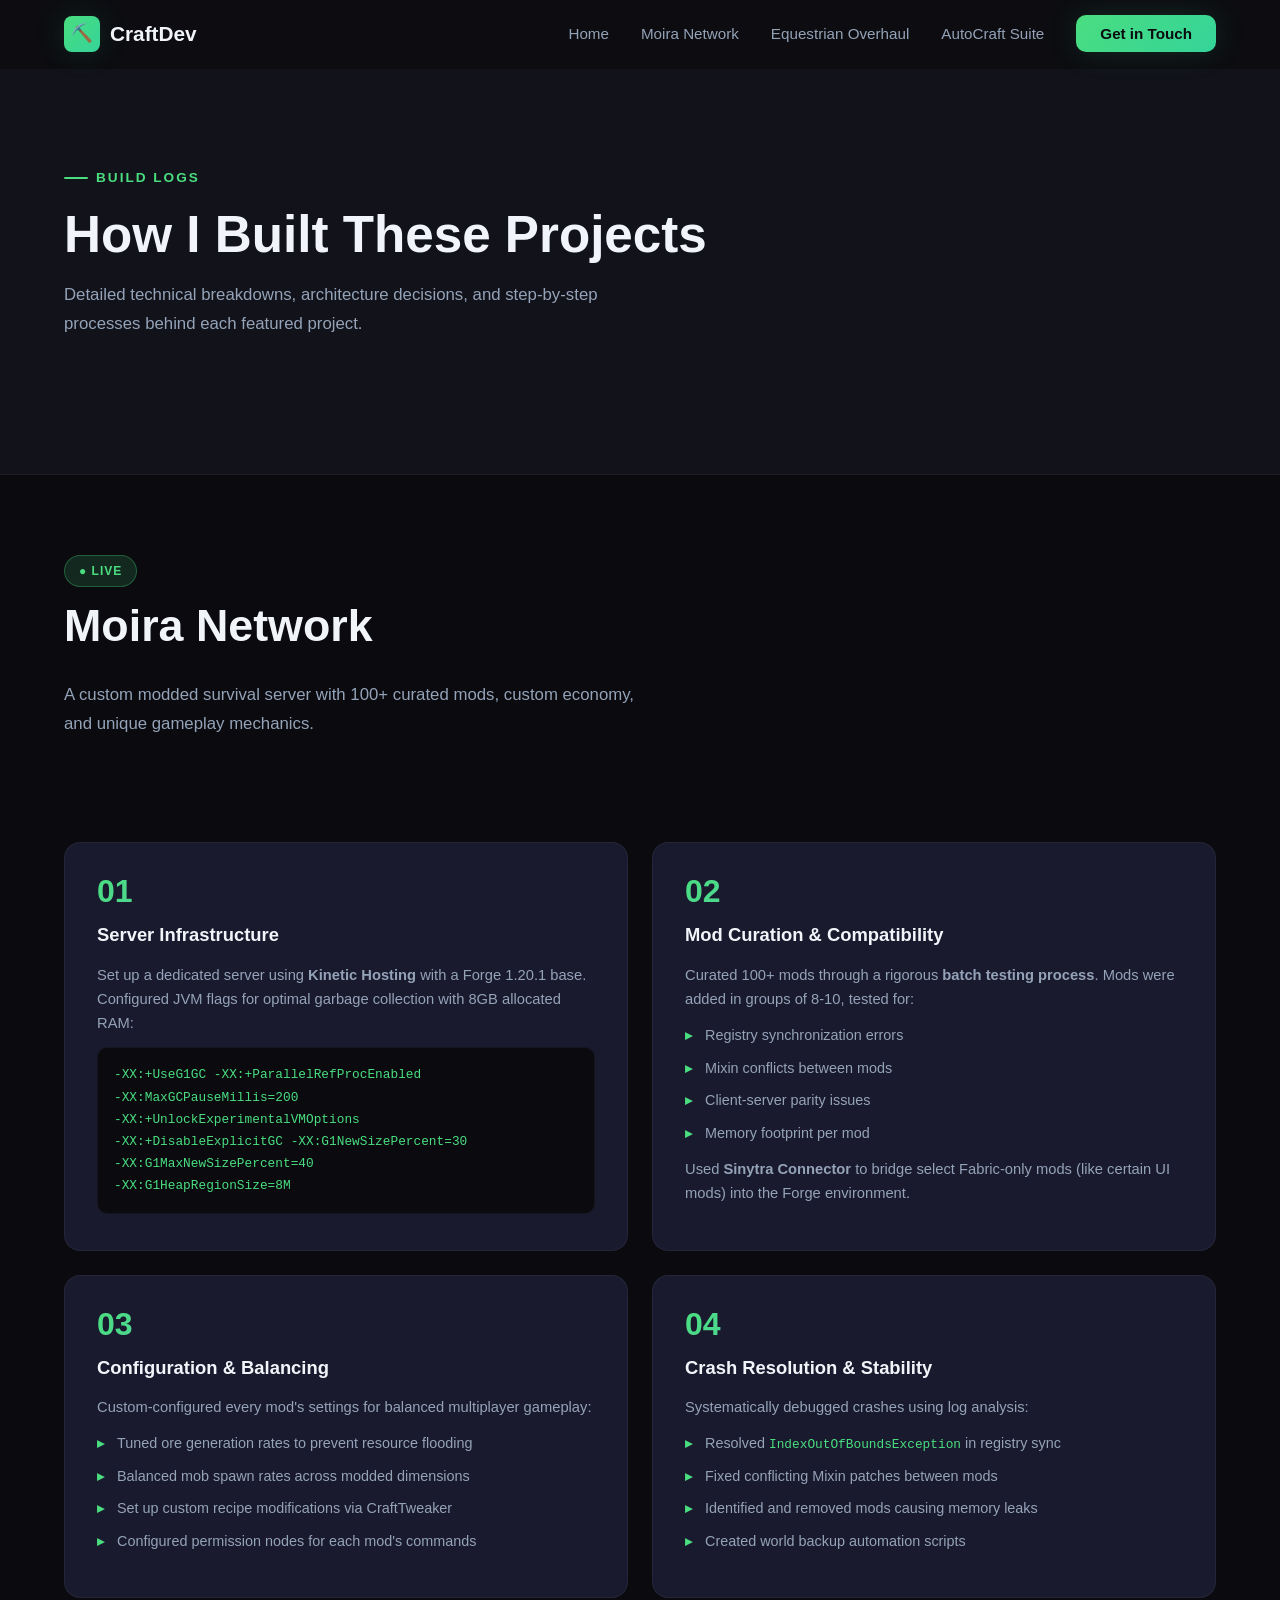
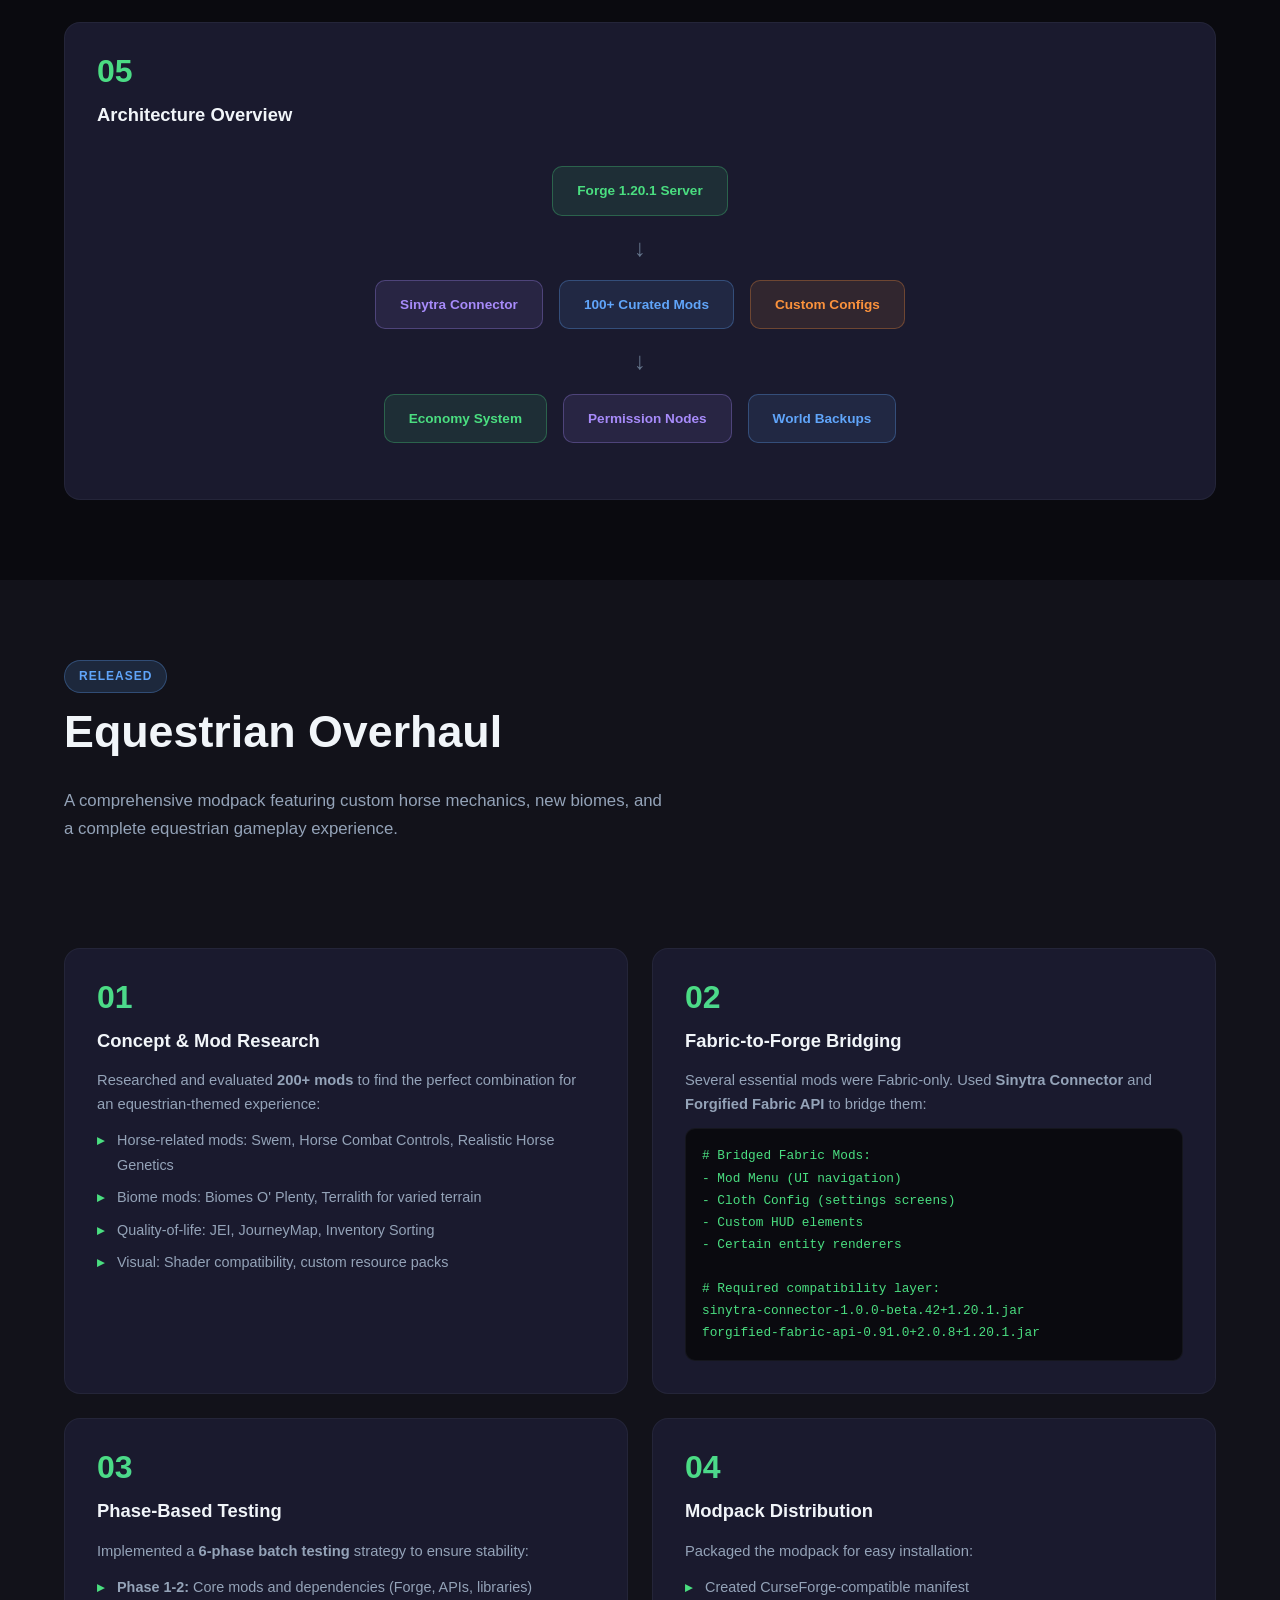
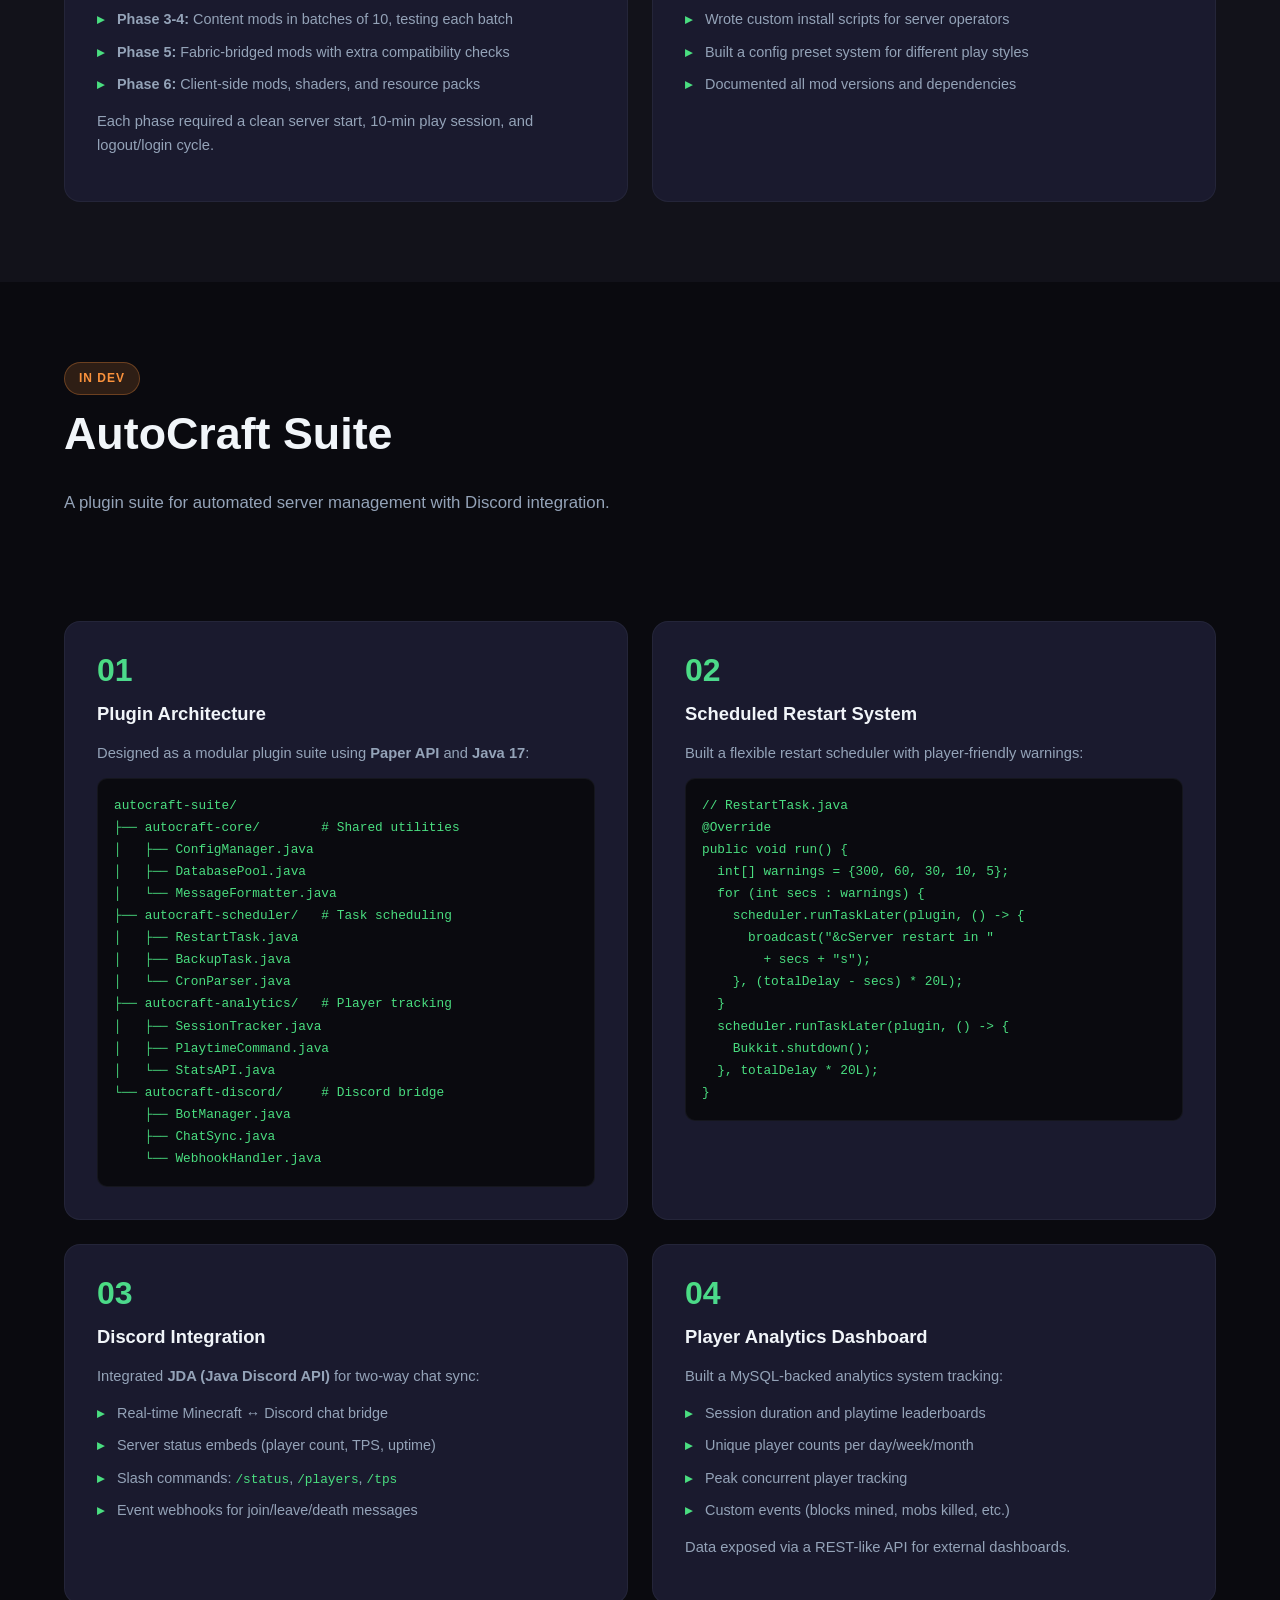
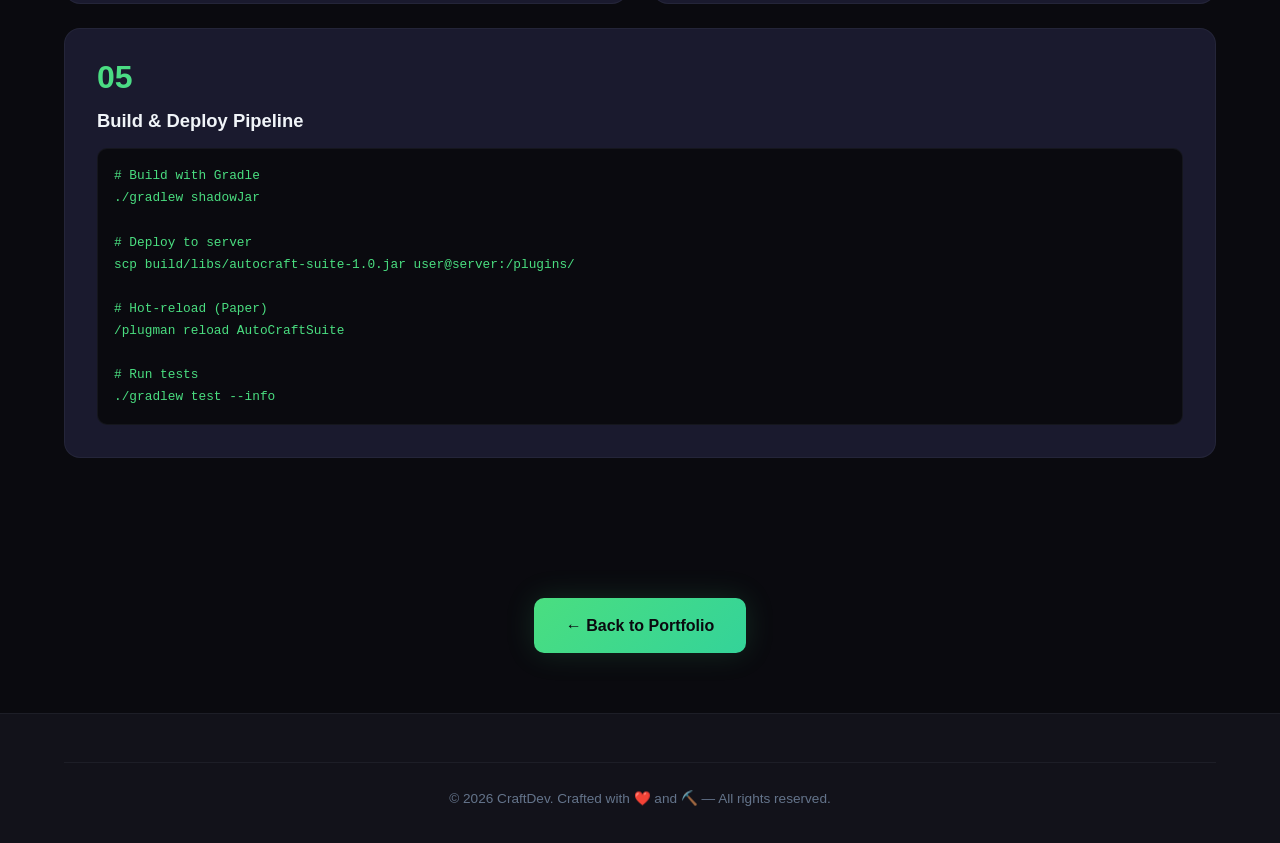
==== project-guides.html @ 66023f68 "Completed the basic minecraft portfolio" ====
<!DOCTYPE html>
<html lang="en">
<head>
  <meta charset="UTF-8">
  <meta name="viewport" content="width=device-width, initial-scale=1.0">
  <title>Project Build Guides — CraftDev</title>
  <meta name="description" content="Detailed technical breakdowns of CraftDev's featured Minecraft projects.">
  <link rel="stylesheet" href="style.css">
  <link rel="stylesheet" href="guides.css">
  <link rel="icon" href="data:image/svg+xml,<svg xmlns='http://www.w3.org/2000/svg' viewBox='0 0 100 100'><text y='.9em' font-size='90'>⛏️</text></svg>">
</head>
<body>
  <nav class="navbar scrolled" id="navbar">
    <div class="container">
      <a href="index.html" class="nav-logo"><span class="logo-icon">⛏️</span><span>CraftDev</span></a>
      <ul class="nav-links" id="nav-links">
        <li><a href="index.html">Home</a></li>
        <li><a href="#moira">Moira Network</a></li>
        <li><a href="#equestrian">Equestrian Overhaul</a></li>
        <li><a href="#autocraft">AutoCraft Suite</a></li>
        <li><a href="index.html#contact" class="nav-cta">Get in Touch</a></li>
      </ul>
      <button class="nav-toggle" id="nav-toggle" aria-label="Toggle navigation"><span></span><span></span><span></span></button>
    </div>
  </nav>

  <!-- HERO -->
  <section class="guide-hero">
    <div class="container">
      <span class="section-label">Build Logs</span>
      <h1 class="section-title" style="font-size:clamp(2rem,5vw,3.2rem)">How I Built These Projects</h1>
      <p class="section-desc">Detailed technical breakdowns, architecture decisions, and step-by-step processes behind each featured project.</p>
    </div>
  </section>

  <!-- PROJECT 1: MOIRA NETWORK -->
  <section class="guide-section" id="moira">
    <div class="container">
      <div class="guide-header">
        <span class="project-status live" style="position:static">● Live</span>
        <h2 class="section-title">Moira Network</h2>
        <p class="section-desc">A custom modded survival server with 100+ curated mods, custom economy, and unique gameplay mechanics.</p>
      </div>

      <div class="guide-grid">
        <div class="guide-card">
          <div class="guide-step">01</div>
          <h3>Server Infrastructure</h3>
          <p>Set up a dedicated server using <strong>Kinetic Hosting</strong> with a Forge 1.20.1 base. Configured JVM flags for optimal garbage collection with 8GB allocated RAM:</p>
          <pre><code>-XX:+UseG1GC -XX:+ParallelRefProcEnabled
-XX:MaxGCPauseMillis=200
-XX:+UnlockExperimentalVMOptions
-XX:+DisableExplicitGC -XX:G1NewSizePercent=30
-XX:G1MaxNewSizePercent=40
-XX:G1HeapRegionSize=8M</code></pre>
        </div>

        <div class="guide-card">
          <div class="guide-step">02</div>
          <h3>Mod Curation & Compatibility</h3>
          <p>Curated 100+ mods through a rigorous <strong>batch testing process</strong>. Mods were added in groups of 8-10, tested for:</p>
          <ul class="guide-list">
            <li>Registry synchronization errors</li>
            <li>Mixin conflicts between mods</li>
            <li>Client-server parity issues</li>
            <li>Memory footprint per mod</li>
          </ul>
          <p>Used <strong>Sinytra Connector</strong> to bridge select Fabric-only mods (like certain UI mods) into the Forge environment.</p>
        </div>

        <div class="guide-card">
          <div class="guide-step">03</div>
          <h3>Configuration & Balancing</h3>
          <p>Custom-configured every mod's settings for balanced multiplayer gameplay:</p>
          <ul class="guide-list">
            <li>Tuned ore generation rates to prevent resource flooding</li>
            <li>Balanced mob spawn rates across modded dimensions</li>
            <li>Set up custom recipe modifications via CraftTweaker</li>
            <li>Configured permission nodes for each mod's commands</li>
          </ul>
        </div>

        <div class="guide-card">
          <div class="guide-step">04</div>
          <h3>Crash Resolution & Stability</h3>
          <p>Systematically debugged crashes using log analysis:</p>
          <ul class="guide-list">
            <li>Resolved <code>IndexOutOfBoundsException</code> in registry sync</li>
            <li>Fixed conflicting Mixin patches between mods</li>
            <li>Identified and removed mods causing memory leaks</li>
            <li>Created world backup automation scripts</li>
          </ul>
        </div>

        <div class="guide-card full-width">
          <div class="guide-step">05</div>
          <h3>Architecture Overview</h3>
          <div class="arch-diagram">
            <div class="arch-node green">Forge 1.20.1 Server</div>
            <div class="arch-arrow">↓</div>
            <div class="arch-row">
              <div class="arch-node purple">Sinytra Connector</div>
              <div class="arch-node blue">100+ Curated Mods</div>
              <div class="arch-node orange">Custom Configs</div>
            </div>
            <div class="arch-arrow">↓</div>
            <div class="arch-row">
              <div class="arch-node green">Economy System</div>
              <div class="arch-node purple">Permission Nodes</div>
              <div class="arch-node blue">World Backups</div>
            </div>
          </div>
        </div>
      </div>
    </div>
  </section>

  <!-- PROJECT 2: EQUESTRIAN OVERHAUL -->
  <section class="guide-section alt" id="equestrian">
    <div class="container">
      <div class="guide-header">
        <span class="project-status released" style="position:static">Released</span>
        <h2 class="section-title">Equestrian Overhaul</h2>
        <p class="section-desc">A comprehensive modpack featuring custom horse mechanics, new biomes, and a complete equestrian gameplay experience.</p>
      </div>

      <div class="guide-grid">
        <div class="guide-card">
          <div class="guide-step">01</div>
          <h3>Concept & Mod Research</h3>
          <p>Researched and evaluated <strong>200+ mods</strong> to find the perfect combination for an equestrian-themed experience:</p>
          <ul class="guide-list">
            <li>Horse-related mods: Swem, Horse Combat Controls, Realistic Horse Genetics</li>
            <li>Biome mods: Biomes O' Plenty, Terralith for varied terrain</li>
            <li>Quality-of-life: JEI, JourneyMap, Inventory Sorting</li>
            <li>Visual: Shader compatibility, custom resource packs</li>
          </ul>
        </div>

        <div class="guide-card">
          <div class="guide-step">02</div>
          <h3>Fabric-to-Forge Bridging</h3>
          <p>Several essential mods were Fabric-only. Used <strong>Sinytra Connector</strong> and <strong>Forgified Fabric API</strong> to bridge them:</p>
          <pre><code># Bridged Fabric Mods:
- Mod Menu (UI navigation)
- Cloth Config (settings screens)
- Custom HUD elements
- Certain entity renderers

# Required compatibility layer:
sinytra-connector-1.0.0-beta.42+1.20.1.jar
forgified-fabric-api-0.91.0+2.0.8+1.20.1.jar</code></pre>
        </div>

        <div class="guide-card">
          <div class="guide-step">03</div>
          <h3>Phase-Based Testing</h3>
          <p>Implemented a <strong>6-phase batch testing</strong> strategy to ensure stability:</p>
          <ul class="guide-list">
            <li><strong>Phase 1-2:</strong> Core mods and dependencies (Forge, APIs, libraries)</li>
            <li><strong>Phase 3-4:</strong> Content mods in batches of 10, testing each batch</li>
            <li><strong>Phase 5:</strong> Fabric-bridged mods with extra compatibility checks</li>
            <li><strong>Phase 6:</strong> Client-side mods, shaders, and resource packs</li>
          </ul>
          <p>Each phase required a clean server start, 10-min play session, and logout/login cycle.</p>
        </div>

        <div class="guide-card">
          <div class="guide-step">04</div>
          <h3>Modpack Distribution</h3>
          <p>Packaged the modpack for easy installation:</p>
          <ul class="guide-list">
            <li>Created CurseForge-compatible manifest</li>
            <li>Wrote custom install scripts for server operators</li>
            <li>Built a config preset system for different play styles</li>
            <li>Documented all mod versions and dependencies</li>
          </ul>
        </div>
      </div>
    </div>
  </section>

  <!-- PROJECT 3: AUTOCRAFT SUITE -->
  <section class="guide-section" id="autocraft">
    <div class="container">
      <div class="guide-header">
        <span class="project-status dev" style="position:static">In Dev</span>
        <h2 class="section-title">AutoCraft Suite</h2>
        <p class="section-desc">A plugin suite for automated server management with Discord integration.</p>
      </div>

      <div class="guide-grid">
        <div class="guide-card">
          <div class="guide-step">01</div>
          <h3>Plugin Architecture</h3>
          <p>Designed as a modular plugin suite using <strong>Paper API</strong> and <strong>Java 17</strong>:</p>
          <pre><code>autocraft-suite/
├── autocraft-core/        # Shared utilities
│   ├── ConfigManager.java
│   ├── DatabasePool.java
│   └── MessageFormatter.java
├── autocraft-scheduler/   # Task scheduling
│   ├── RestartTask.java
│   ├── BackupTask.java
│   └── CronParser.java
├── autocraft-analytics/   # Player tracking
│   ├── SessionTracker.java
│   ├── PlaytimeCommand.java
│   └── StatsAPI.java
└── autocraft-discord/     # Discord bridge
    ├── BotManager.java
    ├── ChatSync.java
    └── WebhookHandler.java</code></pre>
        </div>

        <div class="guide-card">
          <div class="guide-step">02</div>
          <h3>Scheduled Restart System</h3>
          <p>Built a flexible restart scheduler with player-friendly warnings:</p>
          <pre><code>// RestartTask.java
@Override
public void run() {
  int[] warnings = {300, 60, 30, 10, 5};
  for (int secs : warnings) {
    scheduler.runTaskLater(plugin, () -> {
      broadcast("&cServer restart in "
        + secs + "s");
    }, (totalDelay - secs) * 20L);
  }
  scheduler.runTaskLater(plugin, () -> {
    Bukkit.shutdown();
  }, totalDelay * 20L);
}</code></pre>
        </div>

        <div class="guide-card">
          <div class="guide-step">03</div>
          <h3>Discord Integration</h3>
          <p>Integrated <strong>JDA (Java Discord API)</strong> for two-way chat sync:</p>
          <ul class="guide-list">
            <li>Real-time Minecraft ↔ Discord chat bridge</li>
            <li>Server status embeds (player count, TPS, uptime)</li>
            <li>Slash commands: <code>/status</code>, <code>/players</code>, <code>/tps</code></li>
            <li>Event webhooks for join/leave/death messages</li>
          </ul>
        </div>

        <div class="guide-card">
          <div class="guide-step">04</div>
          <h3>Player Analytics Dashboard</h3>
          <p>Built a MySQL-backed analytics system tracking:</p>
          <ul class="guide-list">
            <li>Session duration and playtime leaderboards</li>
            <li>Unique player counts per day/week/month</li>
            <li>Peak concurrent player tracking</li>
            <li>Custom events (blocks mined, mobs killed, etc.)</li>
          </ul>
          <p>Data exposed via a REST-like API for external dashboards.</p>
        </div>

        <div class="guide-card full-width">
          <div class="guide-step">05</div>
          <h3>Build & Deploy Pipeline</h3>
          <pre><code># Build with Gradle
./gradlew shadowJar

# Deploy to server
scp build/libs/autocraft-suite-1.0.jar user@server:/plugins/

# Hot-reload (Paper)
/plugman reload AutoCraftSuite

# Run tests
./gradlew test --info</code></pre>
        </div>
      </div>
    </div>
  </section>

  <!-- BACK LINK -->
  <section style="padding:60px 0; text-align:center;">
    <a href="index.html" class="btn-primary">← Back to Portfolio</a>
  </section>

  <footer class="footer">
    <div class="container">
      <div class="footer-bottom">
        <p>© 2026 CraftDev. Crafted with ❤️ and ⛏️ — All rights reserved.</p>
      </div>
    </div>
  </footer>

  <script src="script.js"></script>
</body>
</html>
---- style.css ----
/* ===== RESET & BASE ===== */
*, *::before, *::after { margin: 0; padding: 0; box-sizing: border-box; }

@import url('https://fonts.googleapis.com/css2?family=Outfit:wght@300;400;500;600;700;800;900&family=JetBrains+Mono:wght@400;500;600&display=swap');

:root {
  --bg-primary: #0a0a0f;
  --bg-secondary: #12121a;
  --bg-card: #1a1a2e;
  --bg-card-hover: #222240;
  --accent-green: #4ade80;
  --accent-emerald: #34d399;
  --accent-purple: #a78bfa;
  --accent-blue: #60a5fa;
  --accent-orange: #fb923c;
  --accent-pink: #f472b6;
  --text-primary: #f1f5f9;
  --text-secondary: #94a3b8;
  --text-muted: #64748b;
  --border-subtle: rgba(148, 163, 184, 0.08);
  --glow-green: 0 0 30px rgba(74, 222, 128, 0.15);
  --glow-purple: 0 0 30px rgba(167, 139, 250, 0.15);
  --radius: 16px;
  --radius-sm: 10px;
  --transition: 0.3s cubic-bezier(0.4, 0, 0.2, 1);
}

html { scroll-behavior: smooth; }

body {
  font-family: 'Outfit', sans-serif;
  background: var(--bg-primary);
  color: var(--text-primary);
  line-height: 1.7;
  overflow-x: hidden;
}

a { text-decoration: none; color: inherit; }
ul { list-style: none; }
img { max-width: 100%; display: block; }

.container {
  max-width: 1200px;
  margin: 0 auto;
  padding: 0 24px;
}

/* ===== SCROLLBAR ===== */
::-webkit-scrollbar { width: 8px; }
::-webkit-scrollbar-track { background: var(--bg-primary); }
::-webkit-scrollbar-thumb { background: var(--bg-card); border-radius: 4px; }
::-webkit-scrollbar-thumb:hover { background: var(--accent-green); }

/* ===== NAVBAR ===== */
.navbar {
  position: fixed;
  top: 0;
  left: 0;
  right: 0;
  z-index: 1000;
  padding: 16px 0;
  transition: var(--transition);
  backdrop-filter: blur(20px);
  -webkit-backdrop-filter: blur(20px);
  background: rgba(10, 10, 15, 0.7);
  border-bottom: 1px solid transparent;
}

.navbar.scrolled {
  padding: 10px 0;
  border-bottom-color: var(--border-subtle);
  background: rgba(10, 10, 15, 0.92);
}

.navbar .container {
  display: flex;
  align-items: center;
  justify-content: space-between;
}

.nav-logo {
  display: flex;
  align-items: center;
  gap: 10px;
  font-weight: 700;
  font-size: 1.3rem;
}

.nav-logo .logo-icon {
  width: 36px;
  height: 36px;
  background: linear-gradient(135deg, var(--accent-green), var(--accent-emerald));
  border-radius: 8px;
  display: flex;
  align-items: center;
  justify-content: center;
  font-size: 1.1rem;
  box-shadow: var(--glow-green);
}

.nav-links {
  display: flex;
  align-items: center;
  gap: 32px;
}

.nav-links a {
  font-size: 0.95rem;
  font-weight: 500;
  color: var(--text-secondary);
  transition: var(--transition);
  position: relative;
}

.nav-links a::after {
  content: '';
  position: absolute;
  bottom: -4px;
  left: 0;
  width: 0;
  height: 2px;
  background: var(--accent-green);
  transition: var(--transition);
  border-radius: 2px;
}

.nav-links a:hover { color: var(--accent-green); }
.nav-links a:hover::after { width: 100%; }

.nav-cta {
  padding: 10px 24px !important;
  background: linear-gradient(135deg, var(--accent-green), var(--accent-emerald)) !important;
  color: var(--bg-primary) !important;
  border-radius: var(--radius-sm);
  font-weight: 600 !important;
  transition: var(--transition);
  box-shadow: var(--glow-green);
}

.nav-cta:hover { transform: translateY(-2px); box-shadow: 0 0 40px rgba(74, 222, 128, 0.3); }
.nav-cta::after { display: none !important; }

.nav-toggle {
  display: none;
  flex-direction: column;
  gap: 5px;
  cursor: pointer;
  background: none;
  border: none;
  padding: 4px;
}

.nav-toggle span {
  width: 24px;
  height: 2px;
  background: var(--text-primary);
  transition: var(--transition);
  border-radius: 2px;
}

/* ===== HERO ===== */
.hero {
  min-height: 100vh;
  display: flex;
  align-items: center;
  position: relative;
  overflow: hidden;
  padding-top: 80px;
}

.hero-bg {
  position: absolute;
  inset: 0;
  z-index: 0;
}

.hero-bg img {
  width: 100%;
  height: 100%;
  object-fit: cover;
  opacity: 0.2;
  filter: blur(2px);
}

.hero-bg::after {
  content: '';
  position: absolute;
  inset: 0;
  background: linear-gradient(180deg, rgba(10,10,15,0.4) 0%, rgba(10,10,15,0.95) 85%, var(--bg-primary) 100%);
}

#particles-canvas {
  position: absolute;
  inset: 0;
  z-index: 1;
  pointer-events: none;
}

.hero-content {
  position: relative;
  z-index: 2;
  max-width: 720px;
}

.hero-badge {
  display: inline-flex;
  align-items: center;
  gap: 8px;
  padding: 8px 18px;
  background: rgba(74, 222, 128, 0.08);
  border: 1px solid rgba(74, 222, 128, 0.2);
  border-radius: 100px;
  font-size: 0.85rem;
  font-weight: 500;
  color: var(--accent-green);
  margin-bottom: 28px;
  animation: fadeInUp 0.8s ease;
}

.hero-badge .pulse {
  width: 8px;
  height: 8px;
  background: var(--accent-green);
  border-radius: 50%;
  animation: pulse 2s infinite;
}

.hero h1 {
  font-size: clamp(2.5rem, 6vw, 4.2rem);
  font-weight: 800;
  line-height: 1.1;
  margin-bottom: 20px;
  animation: fadeInUp 0.8s ease 0.15s both;
}

.hero h1 .highlight {
  background: linear-gradient(135deg, var(--accent-green), var(--accent-emerald), var(--accent-blue));
  -webkit-background-clip: text;
  -webkit-text-fill-color: transparent;
  background-clip: text;
}

.hero p {
  font-size: 1.15rem;
  color: var(--text-secondary);
  max-width: 540px;
  margin-bottom: 36px;
  animation: fadeInUp 0.8s ease 0.3s both;
}

.hero-buttons {
  display: flex;
  gap: 16px;
  flex-wrap: wrap;
  animation: fadeInUp 0.8s ease 0.45s both;
}

.btn-primary {
  display: inline-flex;
  align-items: center;
  gap: 8px;
  padding: 14px 32px;
  background: linear-gradient(135deg, var(--accent-green), var(--accent-emerald));
  color: var(--bg-primary);
  font-family: 'Outfit', sans-serif;
  font-size: 1rem;
  font-weight: 600;
  border: none;
  border-radius: var(--radius-sm);
  cursor: pointer;
  transition: var(--transition);
  box-shadow: var(--glow-green);
}

.btn-primary:hover { transform: translateY(-3px); box-shadow: 0 0 50px rgba(74, 222, 128, 0.3); }

.btn-secondary {
  display: inline-flex;
  align-items: center;
  gap: 8px;
  padding: 14px 32px;
  background: transparent;
  color: var(--text-primary);
  font-family: 'Outfit', sans-serif;
  font-size: 1rem;
  font-weight: 500;
  border: 1px solid var(--border-subtle);
  border-radius: var(--radius-sm);
  cursor: pointer;
  transition: var(--transition);
}

.btn-secondary:hover {
  border-color: var(--accent-green);
  color: var(--accent-green);
  transform: translateY(-3px);
}

.hero-stats {
  display: flex;
  gap: 48px;
  margin-top: 56px;
  animation: fadeInUp 0.8s ease 0.6s both;
}

.stat { text-align: left; }
.stat-value {
  font-size: 2rem;
  font-weight: 800;
  background: linear-gradient(135deg, var(--accent-green), var(--accent-blue));
  -webkit-background-clip: text;
  -webkit-text-fill-color: transparent;
  background-clip: text;
}

.stat-label {
  font-size: 0.85rem;
  color: var(--text-muted);
  font-weight: 500;
  margin-top: 2px;
}

/* ===== SECTION COMMON ===== */
section { padding: 100px 0; }

.section-label {
  display: inline-flex;
  align-items: center;
  gap: 8px;
  font-size: 0.85rem;
  font-weight: 600;
  color: var(--accent-green);
  text-transform: uppercase;
  letter-spacing: 2px;
  margin-bottom: 14px;
}

.section-label::before {
  content: '';
  width: 24px;
  height: 2px;
  background: var(--accent-green);
  border-radius: 2px;
}

.section-title {
  font-size: clamp(1.8rem, 4vw, 2.8rem);
  font-weight: 800;
  margin-bottom: 16px;
  line-height: 1.2;
}

.section-desc {
  font-size: 1.05rem;
  color: var(--text-secondary);
  max-width: 600px;
  margin-bottom: 56px;
}

/* ===== ABOUT ===== */
.about { background: var(--bg-secondary); }

.about-grid {
  display: grid;
  grid-template-columns: 1fr 1fr;
  gap: 64px;
  align-items: center;
}

.about-image {
  position: relative;
  border-radius: var(--radius);
  overflow: hidden;
}

.about-image img {
  width: 100%;
  border-radius: var(--radius);
  border: 1px solid var(--border-subtle);
}

.about-image::before {
  content: '';
  position: absolute;
  inset: -2px;
  background: linear-gradient(135deg, var(--accent-green), var(--accent-purple));
  border-radius: calc(var(--radius) + 2px);
  z-index: -1;
  opacity: 0.5;
}

.about-text p {
  color: var(--text-secondary);
  margin-bottom: 20px;
  font-size: 1.05rem;
}

.about-highlights {
  display: grid;
  grid-template-columns: 1fr 1fr;
  gap: 16px;
  margin-top: 32px;
}

.highlight-item {
  display: flex;
  align-items: center;
  gap: 10px;
  padding: 12px 16px;
  background: rgba(74, 222, 128, 0.05);
  border: 1px solid rgba(74, 222, 128, 0.1);
  border-radius: var(--radius-sm);
  font-size: 0.9rem;
  font-weight: 500;
  color: var(--text-primary);
}

.highlight-item .icon {
  font-size: 1.2rem;
}

/* ===== SKILLS ===== */
.skills-grid {
  display: grid;
  grid-template-columns: repeat(3, 1fr);
  gap: 24px;
}

.skill-card {
  background: var(--bg-card);
  border: 1px solid var(--border-subtle);
  border-radius: var(--radius);
  padding: 36px 28px;
  transition: var(--transition);
  position: relative;
  overflow: hidden;
}

.skill-card::before {
  content: '';
  position: absolute;
  top: 0;
  left: 0;
  right: 0;
  height: 3px;
  background: linear-gradient(90deg, var(--card-accent, var(--accent-green)), transparent);
  opacity: 0;
  transition: var(--transition);
}

.skill-card:hover {
  transform: translateY(-6px);
  border-color: rgba(74, 222, 128, 0.15);
  box-shadow: var(--glow-green);
}

.skill-card:hover::before { opacity: 1; }

.skill-icon {
  width: 52px;
  height: 52px;
  border-radius: 12px;
  display: flex;
  align-items: center;
  justify-content: center;
  font-size: 1.6rem;
  margin-bottom: 20px;
  background: rgba(74, 222, 128, 0.1);
}

.skill-card:nth-child(2) .skill-icon { background: rgba(167, 139, 250, 0.1); }
.skill-card:nth-child(3) .skill-icon { background: rgba(251, 146, 60, 0.1); }
.skill-card:nth-child(2) { --card-accent: var(--accent-purple); }
.skill-card:nth-child(3) { --card-accent: var(--accent-orange); }

.skill-card h3 {
  font-size: 1.25rem;
  font-weight: 700;
  margin-bottom: 10px;
}

.skill-card p {
  color: var(--text-secondary);
  font-size: 0.95rem;
  margin-bottom: 20px;
}

.skill-tags {
  display: flex;
  flex-wrap: wrap;
  gap: 8px;
}

.skill-tag {
  padding: 5px 14px;
  background: rgba(255,255,255,0.04);
  border: 1px solid var(--border-subtle);
  border-radius: 100px;
  font-size: 0.8rem;
  font-weight: 500;
  color: var(--text-muted);
  font-family: 'JetBrains Mono', monospace;
}

/* ===== PROJECTS ===== */
.projects { background: var(--bg-secondary); }

.projects-grid {
  display: grid;
  grid-template-columns: repeat(3, 1fr);
  gap: 28px;
}

.project-card {
  background: var(--bg-card);
  border: 1px solid var(--border-subtle);
  border-radius: var(--radius);
  overflow: hidden;
  transition: var(--transition);
  cursor: pointer;
}

.project-card:hover {
  transform: translateY(-8px);
  box-shadow: 0 20px 60px rgba(0,0,0,0.3);
  border-color: rgba(74, 222, 128, 0.2);
}

.project-image {
  position: relative;
  height: 200px;
  overflow: hidden;
}

.project-image img {
  width: 100%;
  height: 100%;
  object-fit: cover;
  transition: var(--transition);
}

.project-card:hover .project-image img { transform: scale(1.08); }

.project-overlay {
  position: absolute;
  inset: 0;
  background: linear-gradient(180deg, transparent 40%, rgba(10,10,15,0.85) 100%);
}

.project-status {
  position: absolute;
  top: 14px;
  right: 14px;
  padding: 5px 14px;
  border-radius: 100px;
  font-size: 0.75rem;
  font-weight: 600;
  text-transform: uppercase;
  letter-spacing: 1px;
}

.project-status.live {
  background: rgba(74, 222, 128, 0.15);
  color: var(--accent-green);
  border: 1px solid rgba(74, 222, 128, 0.3);
}

.project-status.dev {
  background: rgba(251, 146, 60, 0.15);
  color: var(--accent-orange);
  border: 1px solid rgba(251, 146, 60, 0.3);
}

.project-status.released {
  background: rgba(96, 165, 250, 0.15);
  color: var(--accent-blue);
  border: 1px solid rgba(96, 165, 250, 0.3);
}

.project-info { padding: 24px; }

.project-info h3 {
  font-size: 1.2rem;
  font-weight: 700;
  margin-bottom: 8px;
}

.project-info p {
  color: var(--text-secondary);
  font-size: 0.9rem;
  margin-bottom: 16px;
  line-height: 1.5;
}

.project-tech {
  display: flex;
  flex-wrap: wrap;
  gap: 6px;
}

.project-tech span {
  padding: 4px 10px;
  background: rgba(255,255,255,0.04);
  border-radius: 6px;
  font-size: 0.75rem;
  font-family: 'JetBrains Mono', monospace;
  color: var(--text-muted);
}

/* ===== SERVICES ===== */
.services-grid {
  display: grid;
  grid-template-columns: repeat(2, 1fr);
  gap: 24px;
}

.service-card {
  background: var(--bg-card);
  border: 1px solid var(--border-subtle);
  border-radius: var(--radius);
  padding: 36px;
  display: flex;
  gap: 24px;
  transition: var(--transition);
}

.service-card:hover {
  border-color: rgba(74, 222, 128, 0.15);
  transform: translateY(-4px);
}

.service-num {
  font-size: 2.5rem;
  font-weight: 900;
  background: linear-gradient(135deg, var(--accent-green), var(--accent-blue));
  -webkit-background-clip: text;
  -webkit-text-fill-color: transparent;
  background-clip: text;
  line-height: 1;
  flex-shrink: 0;
}

.service-card h3 {
  font-size: 1.15rem;
  font-weight: 700;
  margin-bottom: 8px;
}

.service-card p {
  color: var(--text-secondary);
  font-size: 0.9rem;
}

/* ===== TECH STACK ===== */
.tech-stack { background: var(--bg-secondary); }

.tech-grid {
  display: grid;
  grid-template-columns: repeat(auto-fill, minmax(160px, 1fr));
  gap: 16px;
}

.tech-item {
  display: flex;
  align-items: center;
  gap: 12px;
  padding: 18px 20px;
  background: var(--bg-card);
  border: 1px solid var(--border-subtle);
  border-radius: var(--radius-sm);
  transition: var(--transition);
}

.tech-item:hover {
  transform: translateY(-3px);
  border-color: rgba(74, 222, 128, 0.15);
}

.tech-item .icon { font-size: 1.5rem; }

.tech-item span {
  font-size: 0.9rem;
  font-weight: 500;
}

/* ===== CONTACT ===== */
.contact-wrapper {
  display: grid;
  grid-template-columns: 1fr 1fr;
  gap: 48px;
}

.contact-info h3 {
  font-size: 1.4rem;
  font-weight: 700;
  margin-bottom: 16px;
}

.contact-info > p {
  color: var(--text-secondary);
  margin-bottom: 32px;
}

.contact-links {
  display: flex;
  flex-direction: column;
  gap: 16px;
}

.contact-link {
  display: flex;
  align-items: center;
  gap: 14px;
  padding: 16px 20px;
  background: var(--bg-card);
  border: 1px solid var(--border-subtle);
  border-radius: var(--radius-sm);
  transition: var(--transition);
}

.contact-link:hover {
  border-color: rgba(74, 222, 128, 0.15);
  transform: translateX(6px);
}

.contact-link .link-icon {
  width: 42px;
  height: 42px;
  border-radius: 10px;
  background: rgba(74, 222, 128, 0.1);
  display: flex;
  align-items: center;
  justify-content: center;
  font-size: 1.2rem;
}

.contact-link .link-label {
  font-size: 0.8rem;
  color: var(--text-muted);
  margin-bottom: 2px;
}

.contact-link .link-value {
  font-weight: 600;
  font-size: 0.95rem;
}

.contact-form {
  background: var(--bg-card);
  border: 1px solid var(--border-subtle);
  border-radius: var(--radius);
  padding: 36px;
}

.contact-form h3 {
  font-size: 1.3rem;
  font-weight: 700;
  margin-bottom: 24px;
}

.form-group { margin-bottom: 20px; }

.form-group label {
  display: block;
  font-size: 0.85rem;
  font-weight: 500;
  color: var(--text-secondary);
  margin-bottom: 8px;
}

.form-group input,
.form-group textarea,
.form-group select {
  width: 100%;
  padding: 12px 16px;
  background: var(--bg-primary);
  border: 1px solid var(--border-subtle);
  border-radius: var(--radius-sm);
  color: var(--text-primary);
  font-family: 'Outfit', sans-serif;
  font-size: 0.95rem;
  transition: var(--transition);
  outline: none;
}

.form-group input:focus,
.form-group textarea:focus,
.form-group select:focus {
  border-color: var(--accent-green);
  box-shadow: 0 0 0 3px rgba(74, 222, 128, 0.1);
}

.form-group textarea { resize: vertical; min-height: 120px; }

.form-row {
  display: grid;
  grid-template-columns: 1fr 1fr;
  gap: 16px;
}

.form-submit {
  width: 100%;
  padding: 14px;
  background: linear-gradient(135deg, var(--accent-green), var(--accent-emerald));
  color: var(--bg-primary);
  font-family: 'Outfit', sans-serif;
  font-size: 1rem;
  font-weight: 600;
  border: none;
  border-radius: var(--radius-sm);
  cursor: pointer;
  transition: var(--transition);
}

.form-submit:hover { transform: translateY(-2px); box-shadow: var(--glow-green); }

/* ===== FOOTER ===== */
.footer {
  background: var(--bg-secondary);
  border-top: 1px solid var(--border-subtle);
  padding: 48px 0 32px;
}

.footer-content {
  display: flex;
  justify-content: space-between;
  align-items: center;
  margin-bottom: 32px;
}

.footer-logo {
  display: flex;
  align-items: center;
  gap: 10px;
  font-weight: 700;
  font-size: 1.2rem;
}

.footer-logo .logo-icon {
  width: 32px;
  height: 32px;
  background: linear-gradient(135deg, var(--accent-green), var(--accent-emerald));
  border-radius: 7px;
  display: flex;
  align-items: center;
  justify-content: center;
  font-size: 0.95rem;
}

.footer-links { display: flex; gap: 28px; }

.footer-links a {
  font-size: 0.9rem;
  color: var(--text-muted);
  transition: var(--transition);
}

.footer-links a:hover { color: var(--accent-green); }

.footer-bottom {
  text-align: center;
  padding-top: 24px;
  border-top: 1px solid var(--border-subtle);
  font-size: 0.85rem;
  color: var(--text-muted);
}

/* ===== THREE.JS CONTAINER ===== */
#three-bg {
  position: absolute;
  inset: 0;
  z-index: 1;
  pointer-events: none;
}

#three-bg canvas {
  width: 100% !important;
  height: 100% !important;
}

/* ===== INLINE LINKS ===== */
.inline-link {
  color: var(--accent-green);
  font-weight: 500;
  transition: var(--transition);
  border-bottom: 1px solid transparent;
}

.inline-link:hover {
  border-bottom-color: var(--accent-green);
}

/* ===== PROJECT LINK ===== */
.project-link {
  display: inline-block;
  margin-top: 14px;
  font-size: 0.85rem;
  font-weight: 600;
  color: var(--accent-green);
  transition: var(--transition);
}

.project-link:hover {
  transform: translateX(4px);
}

/* ===== TESTIMONIALS ===== */
.testimonials { background: var(--bg-secondary); }

.testimonials-grid {
  display: grid;
  grid-template-columns: repeat(3, 1fr);
  gap: 24px;
}

.testimonial-card {
  background: var(--bg-card);
  border: 1px solid var(--border-subtle);
  border-radius: var(--radius);
  padding: 32px;
  transition: var(--transition);
  position: relative;
}

.testimonial-card::before {
  content: '';
  position: absolute;
  inset: -1px;
  border-radius: calc(var(--radius) + 1px);
  background: linear-gradient(135deg, rgba(74, 222, 128, 0.2), rgba(167, 139, 250, 0.2));
  z-index: -1;
  opacity: 0;
  transition: var(--transition);
}

.testimonial-card:hover {
  transform: translateY(-5px);
}

.testimonial-card:hover::before {
  opacity: 1;
}

.testimonial-stars {
  color: #fbbf24;
  font-size: 1rem;
  letter-spacing: 2px;
  margin-bottom: 16px;
}

.testimonial-text {
  color: var(--text-secondary);
  font-size: 0.95rem;
  line-height: 1.7;
  margin-bottom: 24px;
  font-style: italic;
}

.testimonial-author {
  display: flex;
  align-items: center;
  gap: 12px;
}

.testimonial-avatar {
  width: 44px;
  height: 44px;
  border-radius: 12px;
  background: rgba(74, 222, 128, 0.1);
  display: flex;
  align-items: center;
  justify-content: center;
  font-size: 1.3rem;
}

.testimonial-name {
  font-weight: 600;
  font-size: 0.95rem;
}

.testimonial-role {
  font-size: 0.8rem;
  color: var(--text-muted);
  margin-top: 2px;
}

/* ===== ANIMATIONS ===== */
@keyframes fadeInUp {
  from { opacity: 0; transform: translateY(30px); }
  to { opacity: 1; transform: translateY(0); }
}

@keyframes pulse {
  0%, 100% { opacity: 1; transform: scale(1); }
  50% { opacity: 0.5; transform: scale(1.5); }
}

.reveal {
  opacity: 0;
  transform: translateY(40px);
  transition: opacity 0.7s ease, transform 0.7s ease;
}

.reveal.active {
  opacity: 1;
  transform: translateY(0);
}

/* ===== RESPONSIVE ===== */
@media (max-width: 1024px) {
  .about-grid { grid-template-columns: 1fr; gap: 40px; }
  .skills-grid { grid-template-columns: 1fr 1fr; }
  .projects-grid { grid-template-columns: 1fr 1fr; }
}

@media (max-width: 768px) {
  .nav-links { 
    display: none;
    position: absolute;
    top: 100%;
    left: 0;
    right: 0;
    flex-direction: column;
    background: rgba(10,10,15,0.97);
    padding: 24px;
    gap: 20px;
    border-bottom: 1px solid var(--border-subtle);
  }
  .nav-links.active { display: flex; }
  .nav-toggle { display: flex; }
  .hero-stats { gap: 28px; flex-wrap: wrap; }
  .skills-grid { grid-template-columns: 1fr; }
  .projects-grid { grid-template-columns: 1fr; }
  .services-grid { grid-template-columns: 1fr; }
  .contact-wrapper { grid-template-columns: 1fr; }
  .form-row { grid-template-columns: 1fr; }
  .footer-content { flex-direction: column; gap: 20px; text-align: center; }
  .about-highlights { grid-template-columns: 1fr; }
  .testimonials-grid { grid-template-columns: 1fr; }
}
---- guides.css ----
/* ===== GUIDE PAGE STYLES ===== */
.guide-hero {
  padding: 160px 0 80px;
  background: var(--bg-secondary);
  border-bottom: 1px solid var(--border-subtle);
}

.guide-section { padding: 80px 0; }
.guide-section.alt { background: var(--bg-secondary); }

.guide-header {
  margin-bottom: 48px;
  display: flex;
  flex-direction: column;
  align-items: flex-start;
  gap: 12px;
}

.guide-grid {
  display: grid;
  grid-template-columns: 1fr 1fr;
  gap: 24px;
}

.guide-card {
  background: var(--bg-card);
  border: 1px solid var(--border-subtle);
  border-radius: var(--radius);
  padding: 32px;
  transition: var(--transition);
  position: relative;
}

.guide-card:hover {
  border-color: rgba(74, 222, 128, 0.15);
  transform: translateY(-3px);
}

.guide-card.full-width { grid-column: 1 / -1; }

.guide-step {
  font-size: 2rem;
  font-weight: 900;
  background: linear-gradient(135deg, var(--accent-green), var(--accent-blue));
  -webkit-background-clip: text;
  -webkit-text-fill-color: transparent;
  background-clip: text;
  margin-bottom: 12px;
  line-height: 1;
}

.guide-card h3 {
  font-size: 1.15rem;
  font-weight: 700;
  margin-bottom: 12px;
}

.guide-card p {
  color: var(--text-secondary);
  font-size: 0.92rem;
  line-height: 1.65;
  margin-bottom: 12px;
}

.guide-list {
  list-style: none;
  padding: 0;
  margin: 12px 0;
}

.guide-list li {
  position: relative;
  padding-left: 20px;
  margin-bottom: 8px;
  color: var(--text-secondary);
  font-size: 0.9rem;
}

.guide-list li::before {
  content: '▸';
  position: absolute;
  left: 0;
  color: var(--accent-green);
  font-weight: 700;
}

.guide-card pre {
  background: var(--bg-primary);
  border: 1px solid var(--border-subtle);
  border-radius: var(--radius-sm);
  padding: 16px;
  overflow-x: auto;
  margin: 12px 0 0;
}

.guide-card code {
  font-family: 'JetBrains Mono', monospace;
  font-size: 0.8rem;
  color: var(--accent-green);
  line-height: 1.6;
}

.guide-card p code {
  background: rgba(74, 222, 128, 0.08);
  padding: 2px 6px;
  border-radius: 4px;
}

/* Architecture Diagram */
.arch-diagram {
  display: flex;
  flex-direction: column;
  align-items: center;
  gap: 12px;
  padding: 24px 0;
}

.arch-row {
  display: flex;
  gap: 16px;
  flex-wrap: wrap;
  justify-content: center;
}

.arch-node {
  padding: 12px 24px;
  border-radius: var(--radius-sm);
  font-size: 0.85rem;
  font-weight: 600;
  border: 1px solid;
}

.arch-node.green {
  background: rgba(74, 222, 128, 0.1);
  border-color: rgba(74, 222, 128, 0.3);
  color: var(--accent-green);
}

.arch-node.purple {
  background: rgba(167, 139, 250, 0.1);
  border-color: rgba(167, 139, 250, 0.3);
  color: var(--accent-purple);
}

.arch-node.blue {
  background: rgba(96, 165, 250, 0.1);
  border-color: rgba(96, 165, 250, 0.3);
  color: var(--accent-blue);
}

.arch-node.orange {
  background: rgba(251, 146, 60, 0.1);
  border-color: rgba(251, 146, 60, 0.3);
  color: var(--accent-orange);
}

.arch-arrow {
  font-size: 1.5rem;
  color: var(--text-muted);
}

@media (max-width: 768px) {
  .guide-grid { grid-template-columns: 1fr; }
  .guide-card.full-width { grid-column: auto; }
}
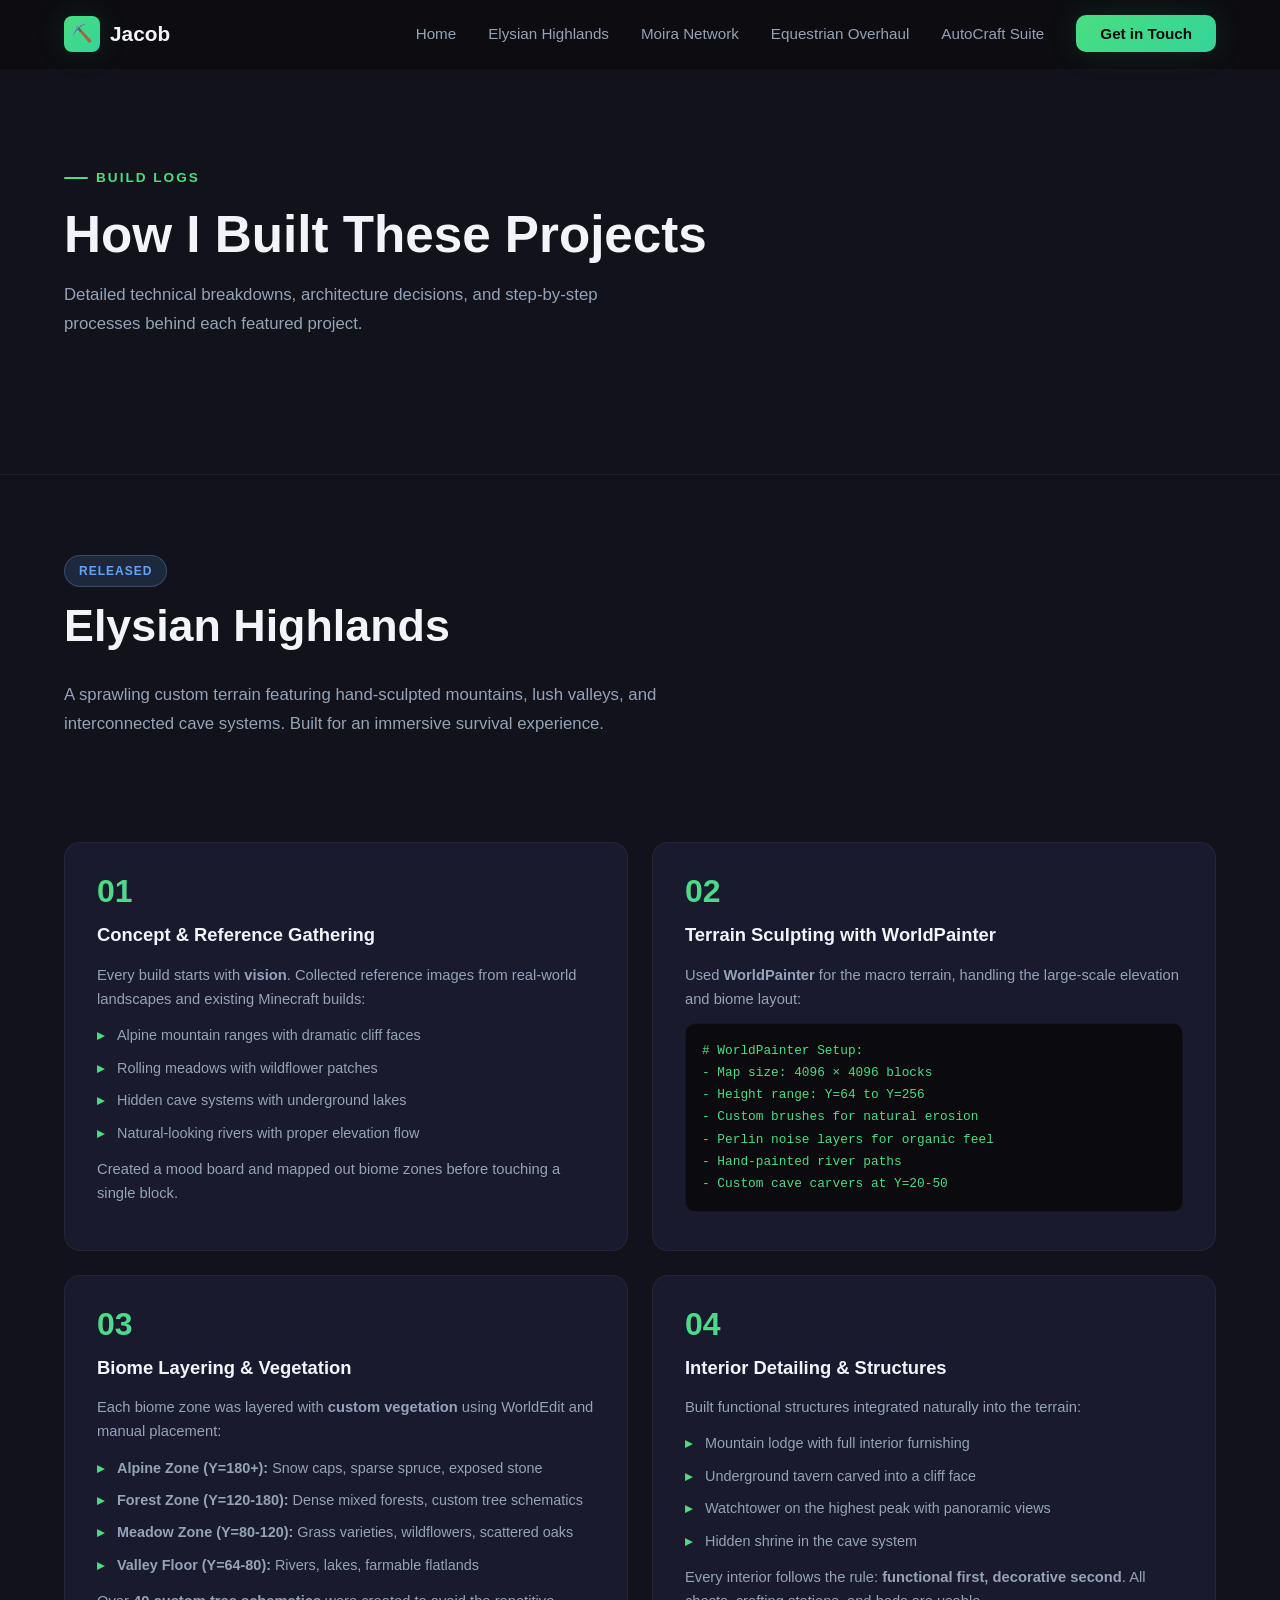
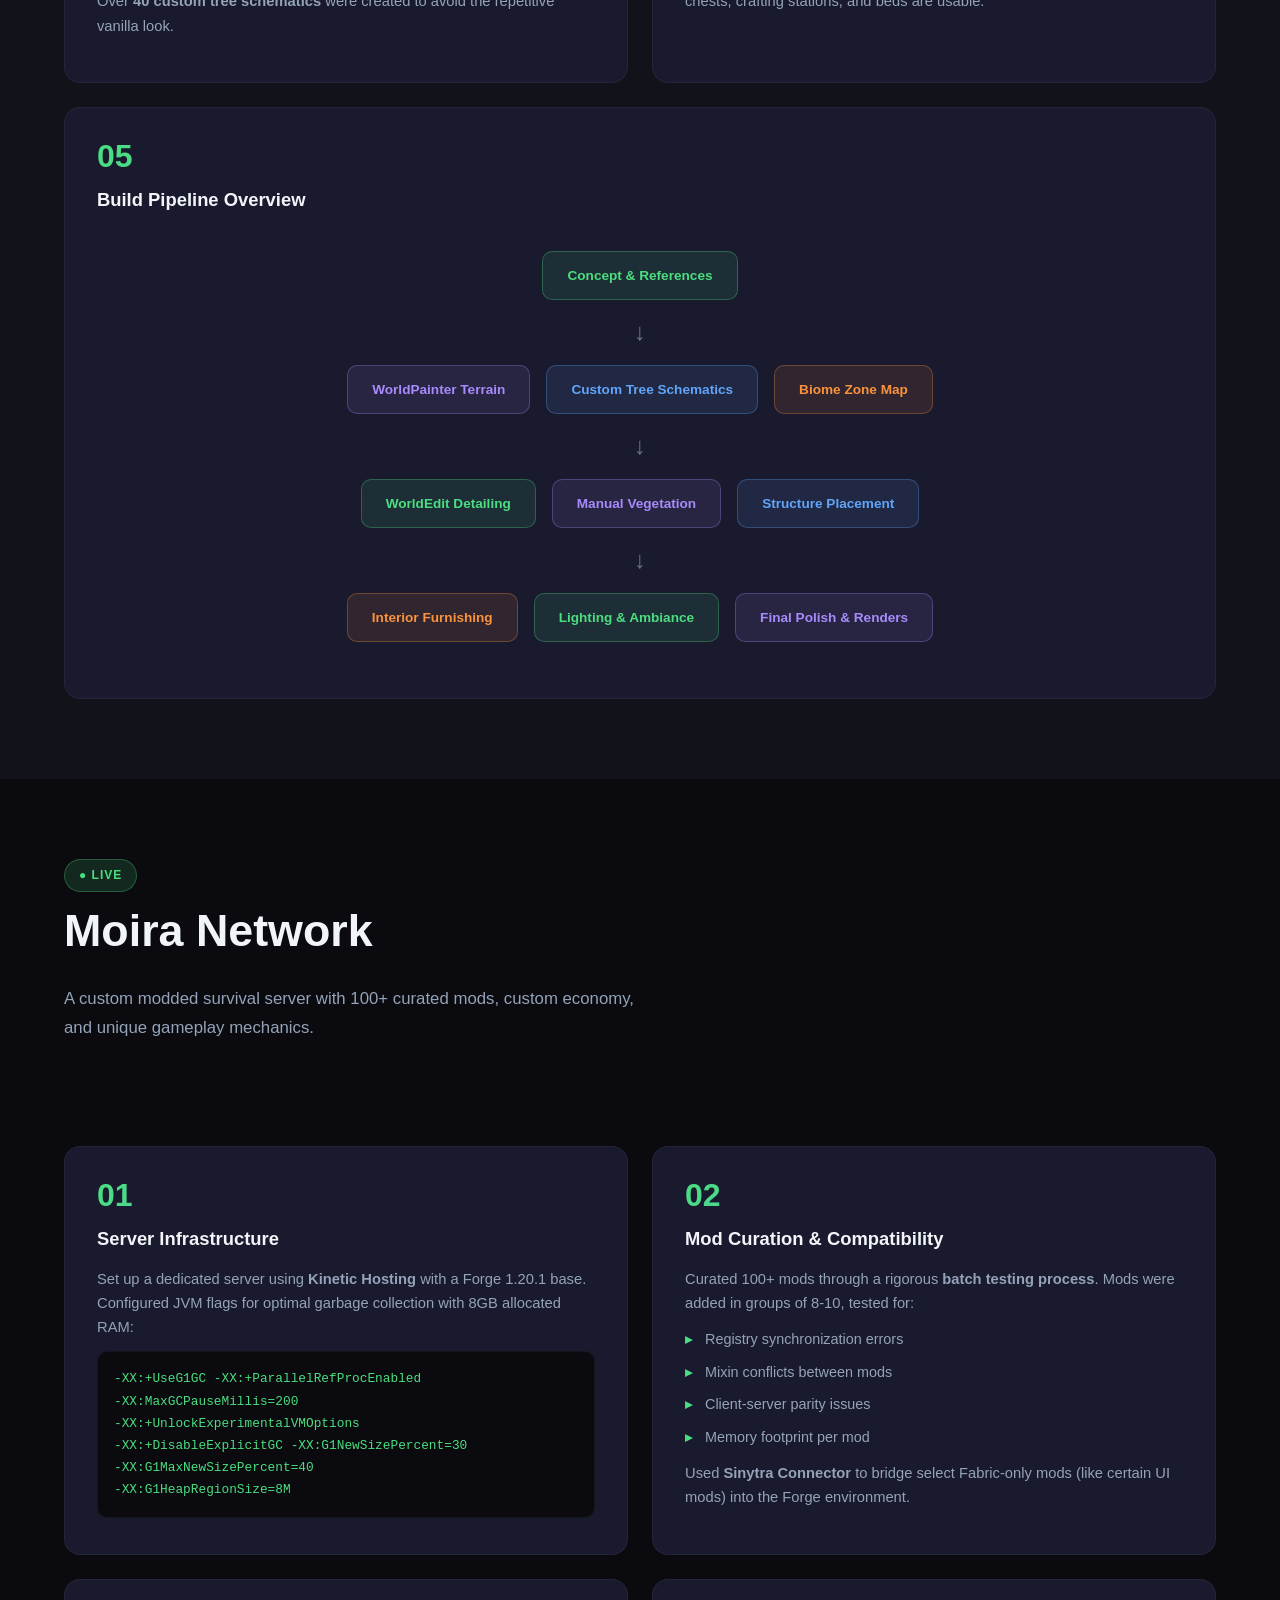
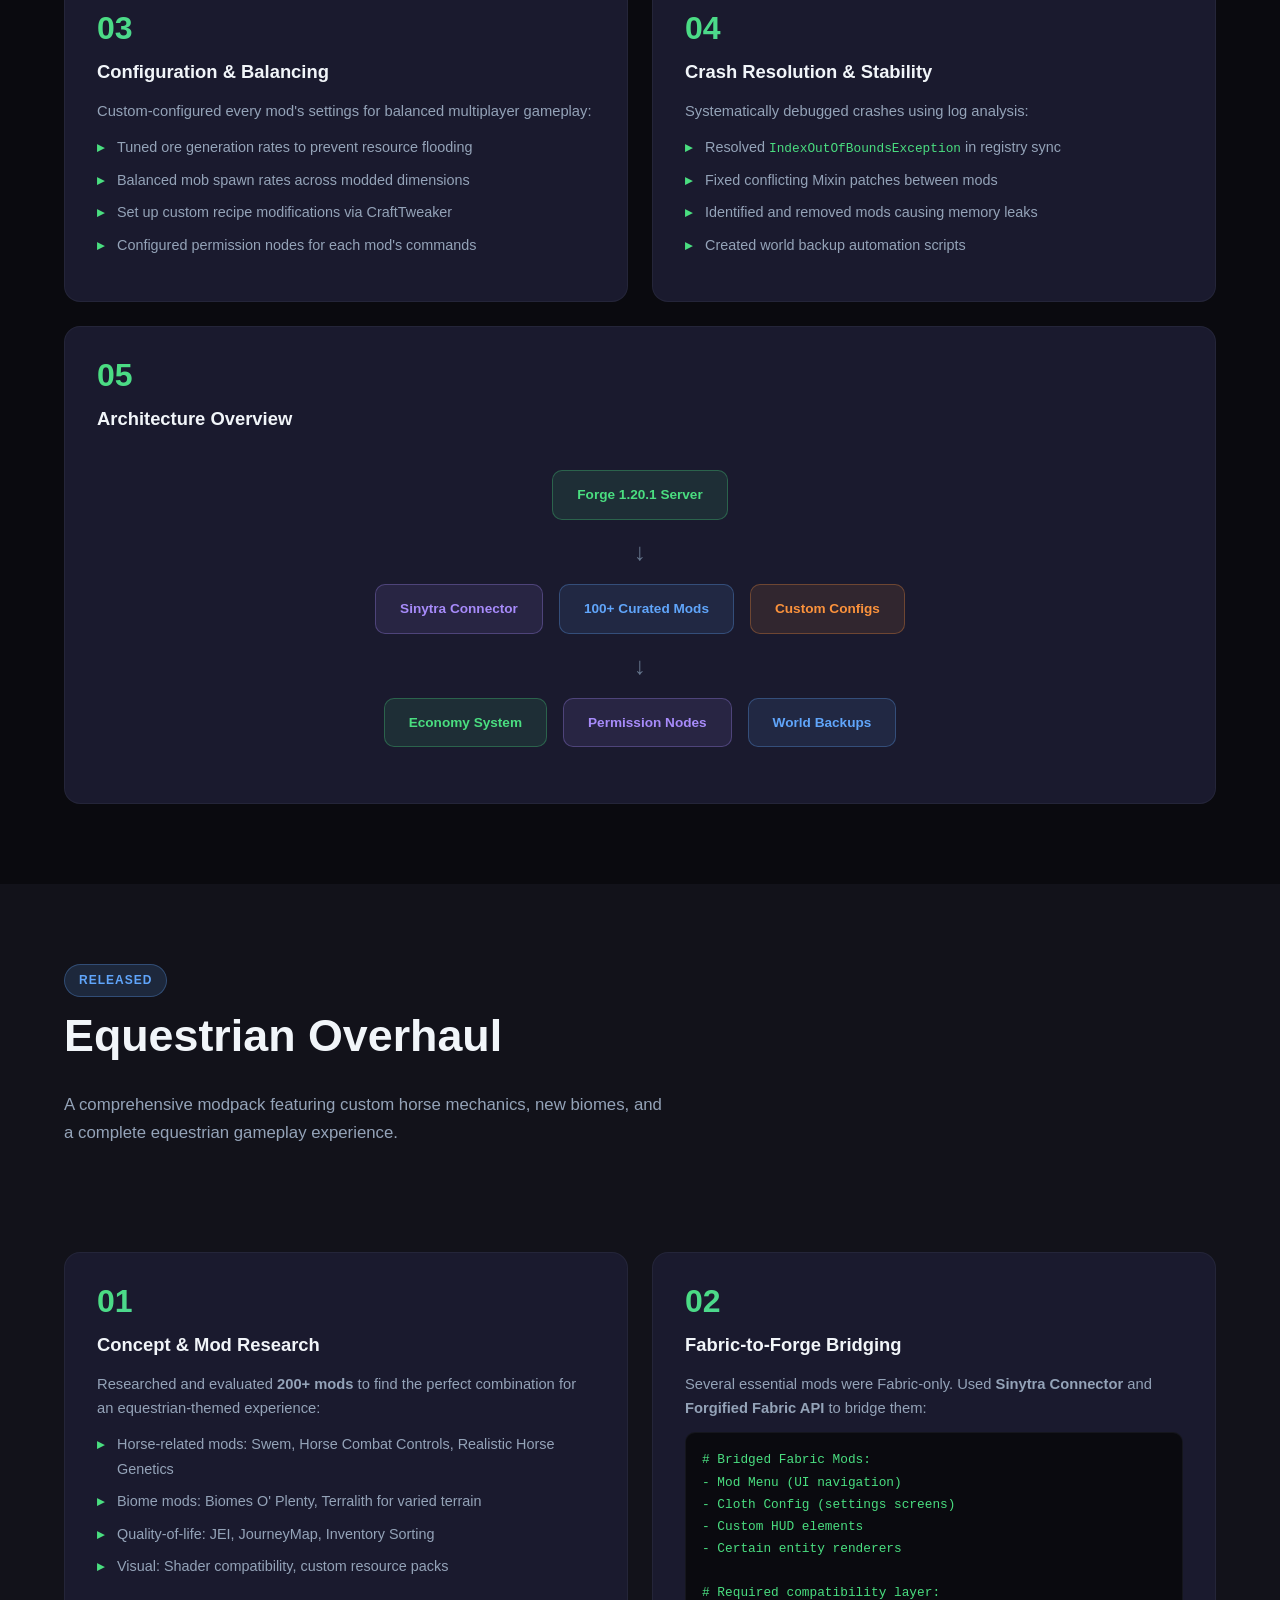
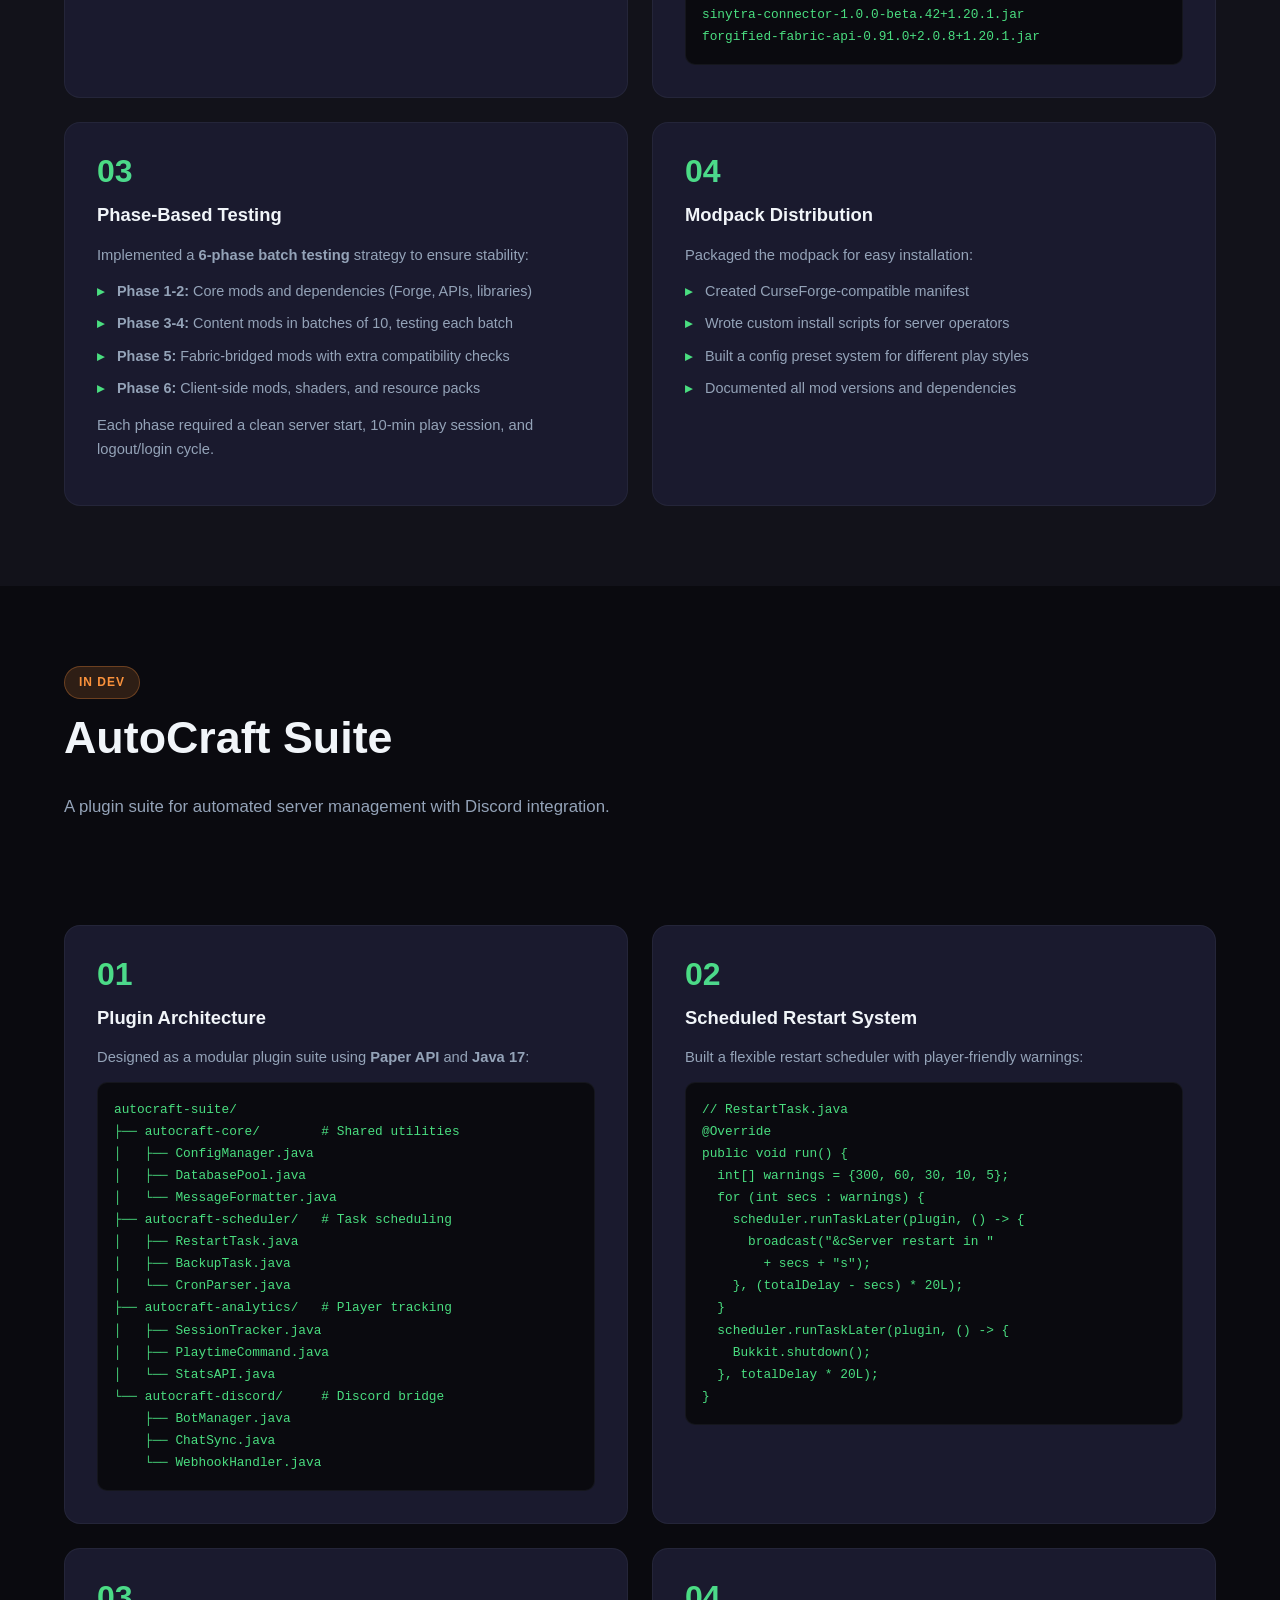
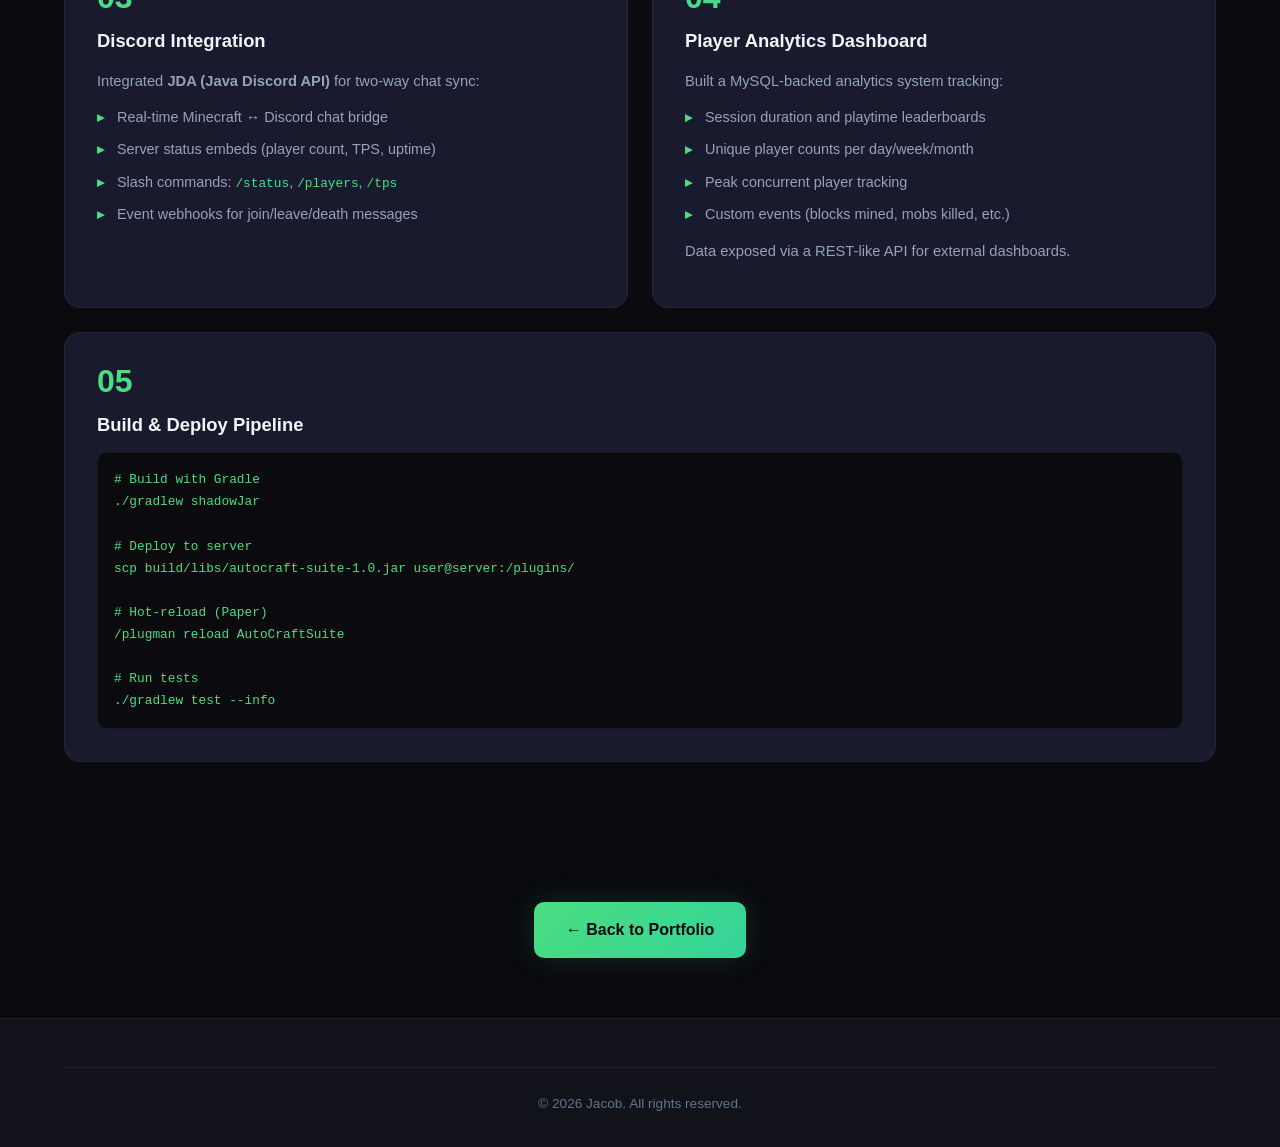
==== commit 88df0294: "An update" ====
--- a/project-guides.html
+++ b/project-guides.html
@@ -3,8 +3,8 @@
 <head>
   <meta charset="UTF-8">
   <meta name="viewport" content="width=device-width, initial-scale=1.0">
-  <title>Project Build Guides — CraftDev</title>
-  <meta name="description" content="Detailed technical breakdowns of CraftDev's featured Minecraft projects.">
+  <title>Project Build Guides | Jacob</title>
+  <meta name="description" content="Detailed technical breakdowns of Jacob's featured Minecraft builds and development projects.">
   <link rel="stylesheet" href="style.css">
   <link rel="stylesheet" href="guides.css">
   <link rel="icon" href="data:image/svg+xml,<svg xmlns='http://www.w3.org/2000/svg' viewBox='0 0 100 100'><text y='.9em' font-size='90'>⛏️</text></svg>">
@@ -12,9 +12,10 @@
 <body>
   <nav class="navbar scrolled" id="navbar">
     <div class="container">
-      <a href="index.html" class="nav-logo"><span class="logo-icon">⛏️</span><span>CraftDev</span></a>
+      <a href="index.html" class="nav-logo"><span class="logo-icon">⛏️</span><span>Jacob</span></a>
       <ul class="nav-links" id="nav-links">
         <li><a href="index.html">Home</a></li>
+        <li><a href="#elysian">Elysian Highlands</a></li>
         <li><a href="#moira">Moira Network</a></li>
         <li><a href="#equestrian">Equestrian Overhaul</a></li>
         <li><a href="#autocraft">AutoCraft Suite</a></li>
@@ -30,6 +31,97 @@
       <span class="section-label">Build Logs</span>
       <h1 class="section-title" style="font-size:clamp(2rem,5vw,3.2rem)">How I Built These Projects</h1>
       <p class="section-desc">Detailed technical breakdowns, architecture decisions, and step-by-step processes behind each featured project.</p>
+    </div>
+  </section>
+
+  <!-- PROJECT 0: ELYSIAN HIGHLANDS (BUILD) -->
+  <section class="guide-section alt" id="elysian">
+    <div class="container">
+      <div class="guide-header">
+        <span class="project-status released" style="position:static">Released</span>
+        <h2 class="section-title">Elysian Highlands</h2>
+        <p class="section-desc">A sprawling custom terrain featuring hand-sculpted mountains, lush valleys, and interconnected cave systems. Built for an immersive survival experience.</p>
+      </div>
+
+      <div class="guide-grid">
+        <div class="guide-card">
+          <div class="guide-step">01</div>
+          <h3>Concept & Reference Gathering</h3>
+          <p>Every build starts with <strong>vision</strong>. Collected reference images from real-world landscapes and existing Minecraft builds:</p>
+          <ul class="guide-list">
+            <li>Alpine mountain ranges with dramatic cliff faces</li>
+            <li>Rolling meadows with wildflower patches</li>
+            <li>Hidden cave systems with underground lakes</li>
+            <li>Natural-looking rivers with proper elevation flow</li>
+          </ul>
+          <p>Created a mood board and mapped out biome zones before touching a single block.</p>
+        </div>
+
+        <div class="guide-card">
+          <div class="guide-step">02</div>
+          <h3>Terrain Sculpting with WorldPainter</h3>
+          <p>Used <strong>WorldPainter</strong> for the macro terrain, handling the large-scale elevation and biome layout:</p>
+          <pre><code># WorldPainter Setup:
+- Map size: 4096 × 4096 blocks
+- Height range: Y=64 to Y=256
+- Custom brushes for natural erosion
+- Perlin noise layers for organic feel
+- Hand-painted river paths
+- Custom cave carvers at Y=20-50</code></pre>
+        </div>
+
+        <div class="guide-card">
+          <div class="guide-step">03</div>
+          <h3>Biome Layering & Vegetation</h3>
+          <p>Each biome zone was layered with <strong>custom vegetation</strong> using WorldEdit and manual placement:</p>
+          <ul class="guide-list">
+            <li><strong>Alpine Zone (Y=180+):</strong> Snow caps, sparse spruce, exposed stone</li>
+            <li><strong>Forest Zone (Y=120-180):</strong> Dense mixed forests, custom tree schematics</li>
+            <li><strong>Meadow Zone (Y=80-120):</strong> Grass varieties, wildflowers, scattered oaks</li>
+            <li><strong>Valley Floor (Y=64-80):</strong> Rivers, lakes, farmable flatlands</li>
+          </ul>
+          <p>Over <strong>40 custom tree schematics</strong> were created to avoid the repetitive vanilla look.</p>
+        </div>
+
+        <div class="guide-card">
+          <div class="guide-step">04</div>
+          <h3>Interior Detailing & Structures</h3>
+          <p>Built functional structures integrated naturally into the terrain:</p>
+          <ul class="guide-list">
+            <li>Mountain lodge with full interior furnishing</li>
+            <li>Underground tavern carved into a cliff face</li>
+            <li>Watchtower on the highest peak with panoramic views</li>
+            <li>Hidden shrine in the cave system</li>
+          </ul>
+          <p>Every interior follows the rule: <strong>functional first, decorative second</strong>. All chests, crafting stations, and beds are usable.</p>
+        </div>
+
+        <div class="guide-card full-width">
+          <div class="guide-step">05</div>
+          <h3>Build Pipeline Overview</h3>
+          <div class="arch-diagram">
+            <div class="arch-node green">Concept & References</div>
+            <div class="arch-arrow">↓</div>
+            <div class="arch-row">
+              <div class="arch-node purple">WorldPainter Terrain</div>
+              <div class="arch-node blue">Custom Tree Schematics</div>
+              <div class="arch-node orange">Biome Zone Map</div>
+            </div>
+            <div class="arch-arrow">↓</div>
+            <div class="arch-row">
+              <div class="arch-node green">WorldEdit Detailing</div>
+              <div class="arch-node purple">Manual Vegetation</div>
+              <div class="arch-node blue">Structure Placement</div>
+            </div>
+            <div class="arch-arrow">↓</div>
+            <div class="arch-row">
+              <div class="arch-node orange">Interior Furnishing</div>
+              <div class="arch-node green">Lighting & Ambiance</div>
+              <div class="arch-node purple">Final Polish & Renders</div>
+            </div>
+          </div>
+        </div>
+      </div>
     </div>
   </section>
 
@@ -285,7 +377,7 @@
   <footer class="footer">
     <div class="container">
       <div class="footer-bottom">
-        <p>© 2026 CraftDev. Crafted with ❤️ and ⛏️ — All rights reserved.</p>
+        <p>© 2026 Jacob. All rights reserved.</p>
       </div>
     </div>
   </footer>
--- a/style.css
+++ b/style.css
@@ -422,7 +422,7 @@
 /* ===== SKILLS ===== */
 .skills-grid {
   display: grid;
-  grid-template-columns: repeat(3, 1fr);
+  grid-template-columns: repeat(2, 1fr);
   gap: 24px;
 }
 
@@ -470,8 +470,10 @@
 
 .skill-card:nth-child(2) .skill-icon { background: rgba(167, 139, 250, 0.1); }
 .skill-card:nth-child(3) .skill-icon { background: rgba(251, 146, 60, 0.1); }
+.skill-card:nth-child(4) .skill-icon { background: rgba(96, 165, 250, 0.1); }
 .skill-card:nth-child(2) { --card-accent: var(--accent-purple); }
 .skill-card:nth-child(3) { --card-accent: var(--accent-orange); }
+.skill-card:nth-child(4) { --card-accent: var(--accent-blue); }
 
 .skill-card h3 {
   font-size: 1.25rem;
@@ -507,7 +509,7 @@
 
 .projects-grid {
   display: grid;
-  grid-template-columns: repeat(3, 1fr);
+  grid-template-columns: repeat(2, 1fr);
   gap: 28px;
 }
 
@@ -610,7 +612,7 @@
 /* ===== SERVICES ===== */
 .services-grid {
   display: grid;
-  grid-template-columns: repeat(2, 1fr);
+  grid-template-columns: repeat(3, 1fr);
   gap: 24px;
 }
 
@@ -649,6 +651,20 @@
 .service-card p {
   color: var(--text-secondary);
   font-size: 0.9rem;
+  margin-bottom: 14px;
+}
+
+.service-price {
+  display: inline-block;
+  padding: 6px 16px;
+  background: rgba(74, 222, 128, 0.08);
+  border: 1px solid rgba(74, 222, 128, 0.2);
+  border-radius: 100px;
+  font-size: 0.85rem;
+  font-weight: 600;
+  color: var(--accent-green);
+  font-family: 'JetBrains Mono', monospace;
+  letter-spacing: 0.5px;
 }
 
 /* ===== TECH STACK ===== */
@@ -904,12 +920,81 @@
   transform: translateX(4px);
 }
 
+/* ===== GALLERY / SHOWCASE ===== */
+.gallery { background: var(--bg-secondary); }
+
+.gallery-grid {
+  display: grid;
+  grid-template-columns: repeat(3, 1fr);
+  grid-auto-rows: 240px;
+  gap: 16px;
+}
+
+.gallery-item {
+  position: relative;
+  border-radius: var(--radius);
+  overflow: hidden;
+  cursor: pointer;
+}
+
+.gallery-item.gallery-tall {
+  grid-row: span 2;
+}
+
+.gallery-item img {
+  width: 100%;
+  height: 100%;
+  object-fit: cover;
+  transition: transform 0.5s cubic-bezier(0.4, 0, 0.2, 1);
+}
+
+.gallery-item:hover img {
+  transform: scale(1.08);
+}
+
+.gallery-overlay {
+  position: absolute;
+  inset: 0;
+  background: linear-gradient(180deg, transparent 40%, rgba(10, 10, 15, 0.9) 100%);
+  display: flex;
+  flex-direction: column;
+  justify-content: flex-end;
+  padding: 24px;
+  opacity: 0;
+  transition: opacity 0.4s ease;
+}
+
+.gallery-item:hover .gallery-overlay {
+  opacity: 1;
+}
+
+.gallery-category {
+  display: inline-block;
+  padding: 4px 12px;
+  background: rgba(74, 222, 128, 0.15);
+  border: 1px solid rgba(74, 222, 128, 0.3);
+  border-radius: 100px;
+  font-size: 0.7rem;
+  font-weight: 600;
+  color: var(--accent-green);
+  text-transform: uppercase;
+  letter-spacing: 1px;
+  margin-bottom: 8px;
+  width: fit-content;
+}
+
+.gallery-overlay h4 {
+  font-size: 1.1rem;
+  font-weight: 700;
+  color: var(--text-primary);
+}
+
 /* ===== TESTIMONIALS ===== */
-.testimonials { background: var(--bg-secondary); }
+.testimonials { }
 
 .testimonials-grid {
   display: grid;
-  grid-template-columns: repeat(3, 1fr);
+  grid-template-columns: repeat(2, 1fr);
   gap: 24px;
 }
 
@@ -1011,6 +1096,8 @@
   .about-grid { grid-template-columns: 1fr; gap: 40px; }
   .skills-grid { grid-template-columns: 1fr 1fr; }
   .projects-grid { grid-template-columns: 1fr 1fr; }
+  .services-grid { grid-template-columns: repeat(2, 1fr); }
+  .gallery-grid { grid-template-columns: repeat(2, 1fr); }
 }
 
 @media (max-width: 768px) {
@@ -1028,13 +1115,36 @@
   }
   .nav-links.active { display: flex; }
   .nav-toggle { display: flex; }
-  .hero-stats { gap: 28px; flex-wrap: wrap; }
+
+  /* Hero */
+  .hero-buttons { flex-direction: column; }
+  .hero-buttons .btn-primary,
+  .hero-buttons .btn-secondary { width: 100%; text-align: center; justify-content: center; }
+  .hero-stats { gap: 20px; flex-wrap: wrap; }
+  .stat-value { font-size: 1.5rem; }
+
+  /* Grids */
   .skills-grid { grid-template-columns: 1fr; }
   .projects-grid { grid-template-columns: 1fr; }
   .services-grid { grid-template-columns: 1fr; }
+  .gallery-grid { grid-template-columns: 1fr; grid-auto-rows: 200px; }
+  .gallery-item.gallery-tall { grid-row: span 1; }
   .contact-wrapper { grid-template-columns: 1fr; }
   .form-row { grid-template-columns: 1fr; }
+  .about-highlights { grid-template-columns: 1fr 1fr; }
+  .testimonials-grid { grid-template-columns: 1fr; }
+  .tech-grid { grid-template-columns: 1fr; }
+
+  /* Service cards compact */
+  .service-card { padding: 24px; gap: 16px; }
+  .service-num { font-size: 1.8rem; }
+
+  /* Footer */
   .footer-content { flex-direction: column; gap: 20px; text-align: center; }
-  .about-highlights { grid-template-columns: 1fr; }
-  .testimonials-grid { grid-template-columns: 1fr; }
-}
+  .footer-links { flex-wrap: wrap; justify-content: center; gap: 16px; }
+
+  /* Sections */
+  section { padding: 60px 0; }
+  .section-title { font-size: clamp(1.4rem, 5vw, 2rem); }
+  .section-desc { margin-bottom: 32px; }
+}
